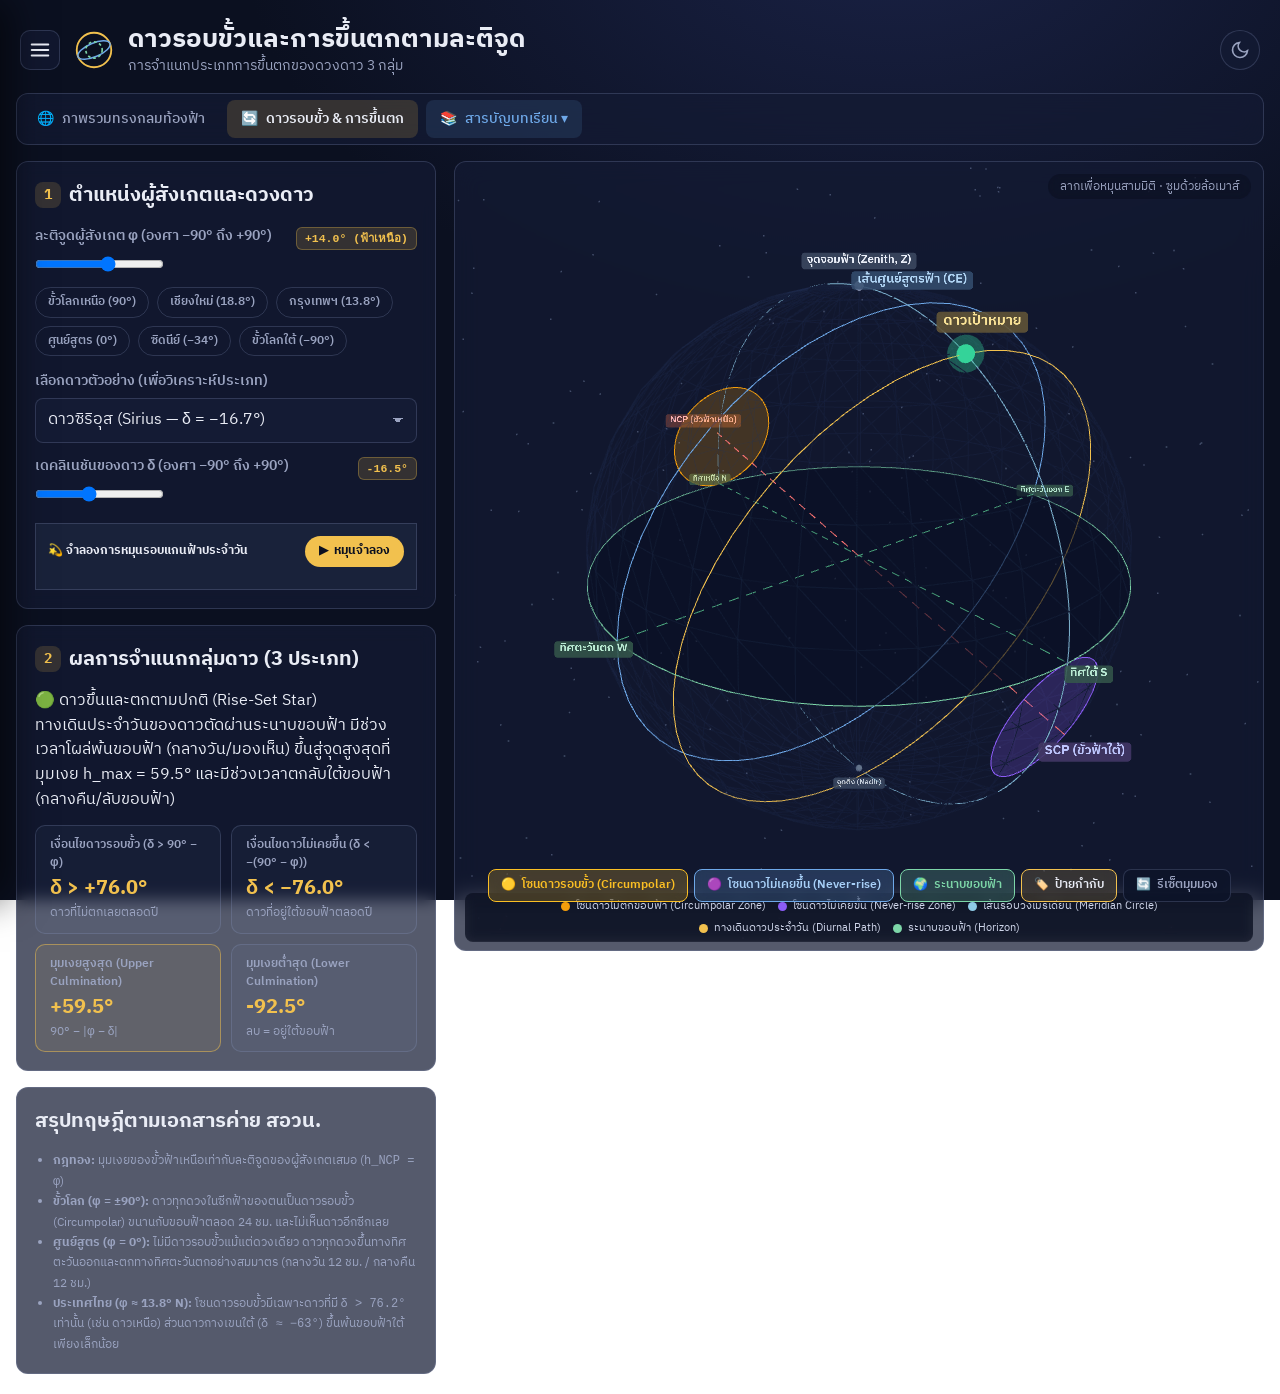
==== circumpolar.html @ dbf903a8 "begin" ====
<!DOCTYPE html>
<html lang="th">
<head>
<meta charset="UTF-8">
<meta name="viewport" content="width=device-width, initial-scale=1.0, viewport-fit=cover">
<title>ดาวรอบขั้วและการขึ้นตกตามละติจูด — สอวน. ดาราศาสตร์ ค่าย 1</title>

<!-- ฟอนต์ไทย IBM Plex Sans Thai -->
<link rel="preconnect" href="https://fonts.googleapis.com">
<link rel="preconnect" href="https://fonts.gstatic.com" crossorigin>
<link href="https://fonts.googleapis.com/css2?family=IBM+Plex+Sans+Thai:wght@400;500;600;700&display=swap" rel="stylesheet">

<!-- Three.js Offline -->
<script type="importmap">
{
  "imports": {
    "three": "./vendor/three.module.js"
  }
}
</script>

<link rel="stylesheet" href="./style.css">
<link rel="icon" href="data:image/svg+xml,<svg xmlns=%22http://www.w3.org/2000/svg%22 viewBox=%220 0 100 100%22><text y=%22.9em%22 font-size=%2290%22>🔄</text></svg>">
<meta name="theme-color" content="#0b1020">
<meta name="description" content="แบบจำลองดาวรอบขั้ว (Circumpolar Stars) และการจำแนกการขึ้นตกของดวงดาวตามละติจูด สอวน. ดาราศาสตร์ ค่าย 1">
</head>
<body>
<div class="app">

  <!-- เมนูนำทางแบบลิ้นชักด้านข้าง (YouTube-style Collapsible Side Drawer) -->
  <div class="drawer-backdrop" id="drawerBackdrop" aria-hidden="true"></div>
  <aside class="side-drawer" id="sideDrawer" aria-label="สารบัญแบบจำลอง สอวน. ดาราศาสตร์">
    <div class="drawer-header">
      <div class="drawer-brand">
        <svg class="logo" width="34" height="34" viewBox="0 0 44 44" fill="none" aria-hidden="true">
          <circle cx="22" cy="22" r="19" stroke="var(--color-accent)" stroke-width="2"/>
          <ellipse cx="22" cy="22" rx="19" ry="7.5" stroke="var(--color-blue)" stroke-width="1.6" transform="rotate(-23 22 22)"/>
          <circle cx="35.5" cy="13" r="3" fill="var(--color-accent)"/>
        </svg>
        <div class="brand-text">
          <span class="drawer-title">POSN Astro Sim Hub</span>
          <span class="drawer-subtitle">หลักสูตรค่าย 1 สอวน. ดาราศาสตร์</span>
        </div>
      </div>
      <button type="button" class="drawer-close" id="drawerClose" aria-label="ปิดเมนูนำทาง" title="ปิดเมนู (Esc)">✕</button>
    </div>

    <div class="drawer-content">
      <div class="drawer-section">
        <div class="section-label">ภาพรวมบทเรียน</div>
        <a class="drawer-item" href="./index.html">
          <span class="item-icon">🌐</span>
          <div class="item-info">
            <span class="item-title">ทรงกลมท้องฟ้าและการแปลงพิกัด</span>
            <span class="item-sub">ระบบพิกัด 3 มิติ, เส้นสุริยะวิถี และการเดินเวลา</span>
          </div>
        </a>
      </div>

      <div class="drawer-section">
        <div class="section-label">ทรงกลมท้องฟ้าและระบบพิกัด</div>
        <a class="drawer-item" href="./index.html#coord-comparison">
          <span class="item-icon">🧭</span>
          <div class="item-info">
            <span class="item-title">วงกลมใหญ่และ 4 ระบบพิกัด</span>
            <span class="item-sub">ขอบฟ้า, ศูนย์สูตรฟ้า, สุริยะวิถี, กาแล็กซี</span>
          </div>
        </a>
        <a class="drawer-item active" href="./circumpolar.html">
          <span class="item-icon">🔄</span>
          <div class="item-info">
            <span class="item-title">ดาวรอบขั้วและการขึ้นตกตามละติจูด</span>
            <span class="item-sub">ดาวไม่ตก, ขึ้นตกตามปกติ และมุมเงยสูงสุด</span>
          </div>
        </a>
        <a class="drawer-item" href="./seasons-ecliptic.html">
          <span class="item-icon">☀️</span>
          <div class="item-info">
            <span class="item-title">สุริยวิถี 4 ฤดูกาลและกลุ่มดาวจักราศี</span>
            <span class="item-sub">วิษุวัต, อายัน และทางเดินดวงอาทิตย์ในรอบปี</span>
          </div>
        </a>
      </div>

      <div class="drawer-section">
        <div class="section-label">ตรีโกณมิติทรงกลมและสามเหลี่ยมดาราศาสตร์</div>
        <a class="drawer-item" href="./pzx-triangle.html">
          <span class="item-icon">📐</span>
          <div class="item-info">
            <span class="item-title">สามเหลี่ยมดาราศาสตร์ PZX</span>
            <span class="item-sub">จุด P-Z-X และกฎโคไซน์/ไซน์ทรงกลม</span>
          </div>
        </a>
        <a class="drawer-item" href="./rise-set-condition.html">
          <span class="item-icon">🌅</span>
          <div class="item-info">
            <span class="item-title">สภาวะขึ้น-ตกและมุมชั่วโมงขึ้นตก</span>
            <span class="item-sub">เงื่อนไขการตัดขอบฟ้า cos H₀ = −tan φ tan δ</span>
          </div>
        </a>
      </div>

      <div class="drawer-section">
        <div class="section-label">ระบบเวลาและปฏิทินดาราศาสตร์</div>
        <a class="drawer-item" href="./sidereal-solar.html">
          <span class="item-icon">⏱️</span>
          <div class="item-info">
            <span class="item-title">วันดาราคติและวันสุริยคติ</span>
            <span class="item-sub">ความแตกต่างของเวลาประมาณ 4 นาทีต่อวัน</span>
          </div>
        </a>
        <a class="drawer-item" href="./equation-of-time.html">
          <span class="item-icon">⏳</span>
          <div class="item-info">
            <span class="item-title">สมการเวลาและกราฟ Analemma</span>
            <span class="item-sub">ผลจากความรีวงโคจรและความเอียงแกนโลก</span>
          </div>
        </a>
        <a class="drawer-item" href="./julian-date.html">
          <span class="item-icon">📅</span>
          <div class="item-info">
            <span class="item-title">วันจูเลียน (Julian Date) และเวลาสากล</span>
            <span class="item-sub">เวลามาตรฐาน UTC+7 และการนับวันจูเลียน</span>
          </div>
        </a>
      </div>
    </div>

    <div class="drawer-footer">
      <div class="footer-meta">
        <span class="center-badge">ศูนย์ สอวน. โรงเรียนพรหมานุสรณ์จังหวัดเพชรบุรี</span>
        <span class="ref-text">อ้างอิง: เอกสารประกอบการเรียนฉบับเต็ม ค่าย 1</span>
      </div>
    </div>
  </aside>

  <header class="app-header">
    <button type="button" class="menu-toggle" id="menuToggle" aria-label="เปิด/ปิดเมนูนำทาง" title="เปิดเมนูบทเรียนจำลอง (Side Menu)">
      <svg width="22" height="22" viewBox="0 0 24 24" fill="none" stroke="currentColor" stroke-width="2.2" stroke-linecap="round" stroke-linejoin="round">
        <line x1="3" y1="12" x2="21" y2="12"></line>
        <line x1="3" y1="6" x2="21" y2="6"></line>
        <line x1="3" y1="18" x2="21" y2="18"></line>
      </svg>
    </button>
    <svg class="logo" width="40" height="40" viewBox="0 0 44 44" fill="none" aria-hidden="true">
      <circle cx="22" cy="22" r="19" stroke="var(--color-accent)" stroke-width="2"/>
      <ellipse cx="22" cy="22" rx="19" ry="7.5" stroke="var(--color-blue)" stroke-width="1.6" transform="rotate(-23 22 22)"/>
      <circle cx="22" cy="22" r="9" stroke="#7dd6a8" stroke-width="1.8" stroke-dasharray="3 3"/>
    </svg>
    <div class="title-block">
      <h1>ดาวรอบขั้วและการขึ้นตกตามละติจูด</h1>
      <p>การจำแนกประเภทการขึ้นตกของดวงดาว 3 กลุ่ม</p>
    </div>
    <button class="theme-toggle" data-theme-toggle aria-label="สลับโหมดสว่าง/มืด" title="สลับโหมดสี">
      <svg width="20" height="20" viewBox="0 0 24 24" fill="none" stroke="currentColor" stroke-width="2"><path d="M21 12.79A9 9 0 1 1 11.21 3 7 7 0 0 0 21 12.79z"/></svg>
    </button>
  </header>

  <nav class="module-nav" aria-label="แถบเลือกบทเรียนจำลอง">
    <a class="nav-tab" href="./index.html">
      <span>🌐</span> ภาพรวมทรงกลมท้องฟ้า
    </a>
    <button type="button" class="nav-tab active" style="border:none; cursor:default;">
      <span>🔄</span> ดาวรอบขั้ว & การขึ้นตก
    </button>
    <button type="button" class="nav-tab btn-open-menu-chip" id="btnBrowseAllSims" style="border:none; cursor:pointer;">
      <span>📚</span> สารบัญบทเรียน ▾
    </button>
  </nav>

  <div class="layout">

    <!-- ============ ฝั่งซ้าย: แผงควบคุม ============ -->
    <aside class="panel">

      <section class="card">
        <h2><span class="num">1</span>ตำแหน่งผู้สังเกตและดวงดาว</h2>

        <div class="field">
          <div class="label-with-val">
            <label for="circLat">ละติจูดผู้สังเกต φ (องศา −90° ถึง +90°)</label>
            <span class="val-badge" id="valCircLat">13.8° N</span>
          </div>
          <input type="range" id="circLat" min="-90" max="90" step="0.5" value="13.8">
          <div class="chip-row" style="margin-top:6px;">
            <button type="button" class="chip" data-lat="90">ขั้วโลกเหนือ (90°)</button>
            <button type="button" class="chip" data-lat="18.8">เชียงใหม่ (18.8°)</button>
            <button type="button" class="chip" data-lat="13.8">กรุงเทพฯ (13.8°)</button>
            <button type="button" class="chip" data-lat="0">ศูนย์สูตร (0°)</button>
            <button type="button" class="chip" data-lat="-34">ซิดนีย์ (−34°)</button>
            <button type="button" class="chip" data-lat="-90">ขั้วโลกใต้ (−90°)</button>
          </div>
        </div>

        <div class="field" style="margin-top:14px;">
          <label for="starSelector">เลือกดาวตัวอย่าง (เพื่อวิเคราะห์ประเภท)</label>
          <select id="starSelector">
            <option value="polaris">ดาวเหนือ (Polaris — δ = +89.3°)</option>
            <option value="dubhe">ดาวดาวฤกษ์ในหมีใหญ่ (Dubhe — δ = +61.8°)</option>
            <option value="vega">ดาวเวกา (Vega — δ = +38.8°)</option>
            <option value="sirius" selected>ดาวซิริอุส (Sirius — δ = −16.7°)</option>
            <option value="canopus">ดาวคาโนปุส (Canopus — δ = −52.7°)</option>
            <option value="crux">ดาวกางเขนใต้ (Acrux — δ = −63.1°)</option>
            <option value="custom">— กำหนดเดคลิเนชันเอง —</option>
          </select>
        </div>

        <div class="field">
          <div class="label-with-val">
            <label for="circDec">เดคลิเนชันของดาว δ (องศา −90° ถึง +90°)</label>
            <span class="val-badge" id="valCircDec">−16.7°</span>
          </div>
          <input type="range" id="circDec" min="-90" max="90" step="0.5" value="-16.7">
        </div>

        <!-- ควบคุมการจำลองหมุนดาว -->
        <div class="time-control-box" style="margin-top:10px;">
          <div class="time-control-header">
            <span class="tc-title">💫 จำลองการหมุนรอบแกนฟ้าประจำวัน</span>
            <button type="button" class="btn-play-pause" id="btnPlayRotation">
              <span id="playRotIcon">▶</span> <span id="playRotText">หมุนจำลอง</span>
            </button>
          </div>
        </div>
      </section>

      <section class="card">
        <h2><span class="num">2</span>ผลการจำแนกกลุ่มดาว (3 ประเภท)</h2>

        <div class="classification-card" id="classCard">
          <div class="class-badge" id="classBadge">ดาวขึ้นและตกตามปกติ (Rise-Set Stars)</div>
          <div class="class-desc" id="classDesc">
            ดาวมีทางเดินตัดผ่านระนาบขอบฟ้า มีช่วงเวลาโผล่พ้นขอบฟ้าและตกลับขอบฟ้าทุกวัน
          </div>
        </div>

        <div class="result-grid" style="margin-top:12px;">
          <div class="result-box">
            <div class="label">เงื่อนไขดาวรอบขั้ว (δ &gt; 90° − φ)</div>
            <div class="value" id="circThresholdVal">δ &gt; +76.2°</div>
            <div class="sub">ดาวที่ไม่ตกเลยตลอดปี</div>
          </div>
          <div class="result-box">
            <div class="label">เงื่อนไขดาวไม่เคยขึ้น (δ &lt; −(90° − φ))</div>
            <div class="value" id="neverThresholdVal">δ &lt; −76.2°</div>
            <div class="sub">ดาวที่อยู่ใต้ขอบฟ้าตลอดปี</div>
          </div>
          <div class="result-box highlight-calc">
            <div class="label">มุมเงยสูงสุด (Upper Culmination)</div>
            <div class="value" id="hMaxVal">59.5°</div>
            <div class="sub">90° − |φ − δ|</div>
          </div>
          <div class="result-box">
            <div class="label">มุมเงยต่ำสุด (Lower Culmination)</div>
            <div class="value" id="hMinVal">−92.9°</div>
            <div class="sub">ลบ = อยู่ใต้ขอบฟ้า</div>
          </div>
        </div>
      </section>

      <section class="card">
        <h2>สรุปทฤษฎีตามเอกสารค่าย สอวน.</h2>
        <div class="theory-box">
          <ul style="padding-left:18px; line-height:1.7; font-size:var(--text-xs); color:var(--color-text-muted);">
            <li><strong>กฎทอง:</strong> มุมเงยของขั้วฟ้าเหนือเท่ากับละติจูดของผู้สังเกตเสมอ (<code>h_NCP = φ</code>)</li>
            <li><strong>ขั้วโลก (φ = ±90°):</strong> ดาวทุกดวงในซีกฟ้าของตนเป็นดาวรอบขั้ว (Circumpolar) ขนานกับขอบฟ้าตลอด 24 ชม. และไม่เห็นดาวอีกซีกเลย</li>
            <li><strong>ศูนย์สูตร (φ = 0°):</strong> ไม่มีดาวรอบขั้วแม้แต่ดวงเดียว ดาวทุกดวงขึ้นทางทิศตะวันออกและตกทางทิศตะวันตกอย่างสมมาตร (กลางวัน 12 ชม. / กลางคืน 12 ชม.)</li>
            <li><strong>ประเทศไทย (φ ≈ 13.8° N):</strong> โซนดาวรอบขั้วมีเฉพาะดาวที่มี <code>δ &gt; 76.2°</code> เท่านั้น (เช่น ดาวเหนือ) ส่วนดาวกางเขนใต้ (<code>δ ≈ −63°</code>) ขึ้นพ้นขอบฟ้าใต้เพียงเล็กน้อย</li>
          </ul>
        </div>
      </section>

    </aside>

    <!-- ============ ฝั่งขวา: ทรงกลมท้องฟ้า 3D ============ -->
    <section class="sky-card" aria-label="ทรงกลมท้องฟ้าแสดงดาวรอบขั้ว">
      <div class="stage" id="stage"></div>

      <div class="stage-toolbar">
        <button type="button" class="tool-btn active-amber" id="toggleCircZone" aria-pressed="true">
          <span>🟡</span> โซนดาวรอบขั้ว (Circumpolar)
        </button>
        <button type="button" class="tool-btn active-blue" id="toggleNeverZone" aria-pressed="true">
          <span>🟣</span> โซนดาวไม่เคยขึ้น (Never-rise)
        </button>
        <button type="button" class="tool-btn active-green" id="toggleGround" aria-pressed="true">
          <span>🌍</span> ระนาบขอบฟ้า
        </button>
        <button type="button" class="tool-btn active" id="toggleLabels" aria-pressed="true">
          <span>🏷️</span> ป้ายกำกับ
        </button>
        <button type="button" class="tool-btn" id="btnResetView" title="รีเซ็ตมุมมอง">
          <span>🔄</span> รีเซ็ตมุมมอง
        </button>
      </div>

      <div class="hint">ลากเพื่อหมุนสามมิติ · ซูมด้วยล้อเมาส์</div>
      <div class="legend">
        <span class="item"><span class="dot" style="background:#f59e0b"></span>โซนดาวไม่ตกขอบฟ้า (Circumpolar Zone)</span>
        <span class="item"><span class="dot" style="background:#8b5cf6"></span>โซนดาวไม่เคยขึ้น (Never-rise Zone)</span>
        <span class="item"><span class="dot" style="background:#8ecae6"></span>เส้นรอบวงเมริเดียน (Meridian Circle)</span>
        <span class="item"><span class="dot" style="background:#f2c14e"></span>ทางเดินดาวประจำวัน (Diurnal Path)</span>
        <span class="item"><span class="dot" style="background:#7dd6a8"></span>ระนาบขอบฟ้า (Horizon)</span>
      </div>
    </section>

  </div>
</div>

<script type="module" src="./circumpolar-app.js"></script>
</body>
</html>
---- style.css ----
/* ============ Design tokens ============ */
:root,
[data-theme='dark'] {
  --color-bg: #0b1020;
  --color-bg-grad: radial-gradient(1200px 800px at 70% -10%, #1a2246 0%, #0b1020 55%);
  --color-surface: rgba(20, 27, 52, 0.72);
  --color-surface-solid: #141b34;
  --color-border: rgba(150, 165, 210, 0.22);
  --color-text: #e9ecf5;
  --color-text-muted: #9aa3c0;
  --color-accent: #f2c14e;        /* สีทอง — ดาว/เป้าหมาย */
  --color-accent-soft: rgba(242, 193, 78, 0.16);
  --color-blue: #6ea8e8;          /* เส้นศูนย์สูตรฟ้า */
  --color-danger: #e86a6a;        /* เป้าหมายใต้ขอบฟ้า */
  --color-grid: rgba(160, 175, 215, 0.16); /* กริด RA/Dec */
  --radius-md: 12px;
  --font-body: 'IBM Plex Sans Thai', 'Noto Sans Thai', sans-serif;
  --text-xs: 12px;
  --text-sm: 14px;
  --text-base: 16px;
  --text-lg: 20px;
  --text-xl: 26px;
}
[data-theme='light'] {
  --color-bg: #eef1f8;
  --color-bg-grad: radial-gradient(1200px 800px at 70% -10%, #ffffff 0%, #e4e9f5 60%);
  --color-surface: rgba(255, 255, 255, 0.8);
  --color-surface-solid: #ffffff;
  --color-border: rgba(60, 75, 120, 0.18);
  --color-text: #23283d;
  --color-text-muted: #5a6480;
  --color-accent: #b07f16;
  --color-accent-soft: rgba(176, 127, 22, 0.12);
  --color-blue: #2d6cb5;
  --color-danger: #c04747;
  --color-grid: rgba(60, 75, 120, 0.14);
}

/* ============ Base ============ */
*, *::before, *::after { box-sizing: border-box; margin: 0; padding: 0; }
html { -webkit-text-size-adjust: none; text-size-adjust: none; }
body {
  min-height: 100dvh;
  font-family: var(--font-body);
  font-size: var(--text-base);
  color: var(--color-text);
  background: var(--color-bg-grad);
  background-attachment: fixed;
  line-height: 1.55;
}
input, button, select { font: inherit; color: inherit; }
button { cursor: pointer; background: none; border: none; }
:focus-visible { outline: 2px solid var(--color-accent); outline-offset: 2px; border-radius: 4px; }

/* ============ Layout ============ */
.app { max-width: 1400px; margin: 0 auto; padding: 16px; }

header.app-header {
  display: flex; align-items: center; gap: 14px;
  padding: 8px 4px 16px;
}
.menu-toggle {
  width: 40px; height: 40px; border-radius: 10px;
  display: grid; place-items: center;
  border: 1px solid var(--color-border);
  background: var(--color-surface);
  color: var(--color-text);
  cursor: pointer;
  flex: 0 0 auto;
  transition: all .18s ease;
}
.menu-toggle:hover {
  color: var(--color-accent);
  border-color: var(--color-accent);
  background: var(--color-accent-soft);
  transform: scale(1.04);
}
.logo { flex: 0 0 auto; }
.title-block h1 { font-size: var(--text-xl); font-weight: 700; line-height: 1.2; }
.title-block p { font-size: var(--text-sm); color: var(--color-text-muted); }
.theme-toggle {
  margin-left: auto;
  width: 40px; height: 40px; border-radius: 50%;
  display: grid; place-items: center;
  border: 1px solid var(--color-border);
  background: var(--color-surface);
  color: var(--color-text-muted);
  transition: color .18s, border-color .18s;
}
.theme-toggle:hover { color: var(--color-accent); border-color: var(--color-accent); }

/* ============ YouTube-Style Side Drawer Navigation ============ */
.drawer-backdrop {
  position: fixed;
  inset: 0;
  background: rgba(6, 10, 22, 0.65);
  backdrop-filter: blur(5px);
  -webkit-backdrop-filter: blur(5px);
  z-index: 998;
  opacity: 0;
  pointer-events: none;
  transition: opacity .25s ease;
}
body.drawer-open .drawer-backdrop,
.drawer-backdrop.open {
  opacity: 1;
  pointer-events: auto;
}

.side-drawer {
  position: fixed;
  top: 0;
  left: 0;
  bottom: 0;
  width: 330px;
  max-width: 86vw;
  background: #10162a;
  border-right: 1px solid var(--color-border);
  box-shadow: 10px 0 35px rgba(0, 0, 0, 0.55);
  z-index: 999;
  display: flex;
  flex-direction: column;
  transform: translateX(-100%);
  transition: transform .26s cubic-bezier(0.16, 1, 0.3, 1);
}
[data-theme='light'] .side-drawer {
  background: #ffffff;
  box-shadow: 10px 0 35px rgba(40, 50, 80, 0.16);
}
body.drawer-open .side-drawer,
.side-drawer.open {
  transform: translateX(0);
}

.drawer-header {
  display: flex;
  align-items: center;
  justify-content: space-between;
  padding: 16px 18px;
  border-bottom: 1px solid var(--color-border);
  background: rgba(255, 255, 255, 0.02);
}
.drawer-brand {
  display: flex;
  align-items: center;
  gap: 12px;
}
.drawer-brand .brand-text {
  display: flex;
  flex-direction: column;
}
.drawer-title {
  font-size: var(--text-base);
  font-weight: 700;
  color: var(--color-text);
  line-height: 1.2;
}
.drawer-subtitle {
  font-size: 11px;
  color: var(--color-accent);
  font-weight: 500;
}
.drawer-close {
  width: 32px;
  height: 32px;
  border-radius: 8px;
  display: grid;
  place-items: center;
  font-size: 15px;
  color: var(--color-text-muted);
  border: 1px solid transparent;
  transition: all .16s ease;
}
.drawer-close:hover {
  color: var(--color-text);
  border-color: var(--color-border);
  background: rgba(255, 255, 255, 0.08);
}

.drawer-content {
  flex: 1 1 auto;
  overflow-y: auto;
  padding: 10px 12px 20px;
  display: flex;
  flex-direction: column;
  gap: 12px;
}
.drawer-content::-webkit-scrollbar {
  width: 5px;
}
.drawer-content::-webkit-scrollbar-thumb {
  background: rgba(150, 165, 210, 0.22);
  border-radius: 4px;
}

.drawer-section {
  display: flex;
  flex-direction: column;
  gap: 3px;
}
.section-label {
  font-size: 11px;
  font-weight: 600;
  color: var(--color-text-muted);
  padding: 8px 10px 3px;
  letter-spacing: 0.3px;
  border-bottom: 1px solid rgba(150, 165, 210, 0.08);
  margin-bottom: 3px;
}

.drawer-item {
  display: flex;
  align-items: flex-start;
  gap: 12px;
  padding: 9px 12px;
  border-radius: 9px;
  text-decoration: none;
  color: var(--color-text);
  border: 1px solid transparent;
  transition: all .16s ease;
}
.drawer-item:hover {
  background: rgba(255, 255, 255, 0.06);
  border-color: rgba(150, 165, 210, 0.15);
  transform: translateX(2px);
}
.drawer-item.active {
  background: var(--color-accent-soft);
  border-color: rgba(242, 193, 78, 0.35);
}
.drawer-item .item-icon {
  font-size: 18px;
  flex: 0 0 auto;
  width: 24px;
  text-align: center;
  margin-top: 1px;
}
.drawer-item .item-info {
  display: flex;
  flex-direction: column;
  flex: 1 1 auto;
  min-width: 0;
}
.drawer-item .item-title {
  font-size: 13.5px;
  font-weight: 500;
  line-height: 1.35;
  color: var(--color-text);
  white-space: normal;
  word-break: break-word;
}
.drawer-item.active .item-title {
  color: var(--color-accent);
  font-weight: 600;
}
.drawer-item .item-sub {
  font-size: 11px;
  color: var(--color-text-muted);
  line-height: 1.3;
  margin-top: 2px;
  white-space: normal;
  word-break: break-word;
}

.drawer-footer {
  padding: 14px 18px;
  border-top: 1px solid var(--color-border);
  background: rgba(0, 0, 0, 0.15);
}
.footer-meta {
  display: flex;
  flex-direction: column;
  gap: 4px;
}
.footer-meta .center-badge {
  font-size: 11px;
  font-weight: 600;
  color: var(--color-text);
}
.footer-meta .ref-text {
  font-size: 10px;
  color: var(--color-text-muted);
}

/* ============ Quick Module Bar ============ */
.module-nav {
  display: flex;
  align-items: center;
  gap: 8px;
  margin-bottom: 16px;
  padding: 6px;
  background: var(--color-surface);
  border: 1px solid var(--color-border);
  border-radius: var(--radius-md);
  backdrop-filter: blur(12px);
  overflow-x: auto;
}
.nav-tab {
  display: inline-flex;
  align-items: center;
  gap: 8px;
  padding: 8px 14px;
  border-radius: 8px;
  font-size: var(--text-sm);
  font-weight: 500;
  color: var(--color-text-muted);
  text-decoration: none;
  white-space: nowrap;
  transition: all .18s ease;
}
.nav-tab:hover {
  color: var(--color-text);
  background: rgba(255, 255, 255, 0.05);
}
.nav-tab.active {
  color: var(--color-text);
  background: var(--color-accent-soft);
  border: 1px solid rgba(242, 193, 78, 0.4);
  font-weight: 600;
}
.btn-open-menu-chip {
  background: rgba(110, 168, 232, 0.12);
  border: 1px solid rgba(110, 168, 232, 0.28);
  color: var(--color-blue);
}
.btn-open-menu-chip:hover {
  background: rgba(110, 168, 232, 0.22);
  color: var(--color-text);
}

.layout {
  display: grid;
  grid-template-columns: 420px 1fr;
  grid-template-areas: "panel sky";
  gap: 18px;
  align-items: start;
}
@media (max-width: 960px) {
  .layout {
    grid-template-columns: 1fr;
    grid-template-areas: "sky" "panel";
  }
}

/* ============ ฝั่งขวา: ทรงกลมท้องฟ้า (พื้นที่ขยายเต็มจอ) ============ */
.sky-card {
  grid-area: sky;
  position: sticky;
  top: 16px;
  border: 1px solid var(--color-border);
  border-radius: var(--radius-md);
  background: var(--color-surface);
  backdrop-filter: blur(12px);
  overflow: hidden;
  height: calc(100vh - 110px);
  min-height: 620px;
}
.sky-card canvas, .stage canvas, .stage { display: block; width: 100%; height: 100%; touch-action: none; }
.sky-card .stage { position: absolute; inset: 0; }
@media (max-width: 960px) {
  .sky-card {
    position: relative;
    top: 0;
    min-height: 480px;
    height: 64vh;
  }
}

/* แถบเครื่องมือควบคุมการแสดงผลบนจอ 3D (ย้ายมาด้านล่างเพื่อไม่ให้บังจุดจอมฟ้าและข้อความด้านบน) */
.stage-toolbar {
  position: absolute;
  bottom: 48px;
  left: 10px;
  right: 10px;
  display: flex;
  flex-wrap: wrap;
  justify-content: center;
  gap: 6px;
  z-index: 10;
  pointer-events: none;
}
.tool-btn {
  display: inline-flex;
  align-items: center;
  gap: 6px;
  padding: 6px 12px;
  border-radius: 8px;
  background: rgba(14, 20, 42, 0.85);
  border: 1px solid var(--color-border);
  backdrop-filter: blur(8px);
  color: var(--color-text-muted);
  font-size: var(--text-xs);
  font-weight: 600;
  cursor: pointer;
  user-select: none;
  transition: all .16s ease;
  pointer-events: auto;
}
.tool-btn:hover {
  color: var(--color-text);
  border-color: rgba(255, 255, 255, 0.35);
  background: rgba(22, 30, 60, 0.95);
}
.tool-btn.active {
  color: var(--color-text);
  background: var(--color-accent-soft);
  border-color: var(--color-accent);
}
.tool-btn.active-blue {
  background: rgba(110, 168, 232, 0.22);
  border-color: var(--color-blue);
  color: #a8d0f8;
}
.tool-btn.active-green {
  background: rgba(125, 214, 168, 0.22);
  border-color: #7dd6a8;
  color: #7dd6a8;
}
.tool-btn.active-amber {
  background: rgba(251, 191, 36, 0.22);
  border-color: #fbbf24;
  color: #fbbf24;
}
[data-theme='light'] .tool-btn {
  background: rgba(255, 255, 255, 0.88);
  color: #4a5578;
}
[data-theme='light'] .tool-btn:hover {
  background: #ffffff;
  color: #1e2540;
}

.legend {
  position: absolute;
  left: 10px;
  right: 10px;
  bottom: 8px;
  display: flex;
  flex-wrap: wrap;
  justify-content: center;
  gap: 4px 12px;
  padding: 5px 12px;
  border-radius: 8px;
  background: rgba(10, 14, 30, 0.65);
  backdrop-filter: blur(6px);
  font-size: 11px;
  color: #cfd6ea;
  pointer-events: none;
}
.legend .item { display: inline-flex; align-items: center; gap: 6px; }
.legend .dot { width: 9px; height: 9px; border-radius: 50%; flex: 0 0 auto; }
.hint {
  position: absolute;
  right: 12px;
  top: 12px;
  font-size: 11.5px;
  color: var(--color-text-muted);
  background: rgba(10, 14, 30, 0.52);
  backdrop-filter: blur(6px);
  padding: 4px 12px;
  border-radius: 999px;
  pointer-events: none;
}

/* ============ Coordinate Mode Toggle & Target Chips ============ */
.coord-mode-toggle {
  display: flex;
  background: rgba(15, 22, 45, 0.65);
  border: 1px solid var(--color-border);
  border-radius: 10px;
  padding: 4px;
  gap: 4px;
  margin-bottom: 14px;
}
[data-theme='light'] .coord-mode-toggle {
  background: rgba(230, 235, 248, 0.85);
}
.mode-tab {
  flex: 1 1 50%;
  padding: 8px 10px;
  font-size: var(--text-xs);
  font-weight: 600;
  border-radius: 7px;
  color: var(--color-text-muted);
  cursor: pointer;
  background: transparent;
  border: 1px solid transparent;
  transition: all .16s ease;
  text-align: center;
}
.mode-tab:hover {
  color: var(--color-text);
  background: rgba(255, 255, 255, 0.05);
}
.mode-tab.active {
  color: var(--color-text);
  background: var(--color-accent-soft);
  border-color: rgba(242, 193, 78, 0.4);
  font-weight: 700;
}
.chip-target {
  font-size: 11px;
  padding: 4px 9px;
  border-radius: 7px;
  border: 1px solid var(--color-border);
  background: rgba(20, 27, 52, 0.6);
  color: var(--color-text-muted);
  cursor: pointer;
  transition: all .15s ease;
}
.chip-target:hover {
  color: var(--color-accent);
  border-color: var(--color-accent);
  background: var(--color-accent-soft);
}
.result-box.highlight-calc {
  border-color: rgba(242, 193, 78, 0.5);
  background: rgba(242, 193, 78, 0.08);
}

/* ============ ฝั่งซ้าย: ควบคุมและผลลัพธ์ ============ */
.panel { grid-area: panel; display: flex; flex-direction: column; gap: 16px; }
.card {
  border: 1px solid var(--color-border);
  border-radius: var(--radius-md);
  background: var(--color-surface);
  backdrop-filter: blur(8px);
  padding: 18px;
}
.card h2 {
  font-size: var(--text-lg); font-weight: 700;
  display: flex; align-items: center; gap: 8px;
  margin-bottom: 14px;
}
.card h2 .num {
  width: 26px; height: 26px; border-radius: 8px;
  display: grid; place-items: center;
  background: var(--color-accent-soft);
  color: var(--color-accent);
  font-size: var(--text-sm); font-weight: 700;
  flex: 0 0 auto;
}
.field { margin-bottom: 12px; }
.field:last-child { margin-bottom: 0; }
.field label {
  display: block; font-size: var(--text-sm); font-weight: 600;
  color: var(--color-text-muted); margin-bottom: 6px;
}
.field .hint-text { font-size: var(--text-xs); color: var(--color-text-muted); margin-top: 4px; }
input[type='number'], input[type='datetime-local'], select {
  width: 100%;
  padding: 9px 12px;
  border-radius: 8px;
  border: 1px solid var(--color-border);
  background: var(--color-surface-solid);
  color: var(--color-text);
  font-variant-numeric: tabular-nums;
}
select { appearance: none; background-image: linear-gradient(45deg, transparent 50%, var(--color-text-muted) 50%), linear-gradient(135deg, var(--color-text-muted) 50%, transparent 50%); background-position: calc(100% - 18px) 50%, calc(100% - 13px) 50%; background-size: 5px 5px; background-repeat: no-repeat; }
.row { display: grid; grid-template-columns: 1fr 1fr; gap: 12px; }
.row-3 { display: grid; grid-template-columns: 1fr 1fr 1fr; gap: 12px; }

.chip-row { display: flex; flex-wrap: wrap; gap: 8px; margin-top: 8px; }
.chip {
  padding: 5px 12px; border-radius: 999px;
  font-size: var(--text-xs); font-weight: 600;
  border: 1px solid var(--color-border);
  color: var(--color-text-muted);
  transition: all .18s;
}
.chip:hover { border-color: var(--color-accent); color: var(--color-accent); }
.chip.active { background: var(--color-accent-soft); border-color: var(--color-accent); color: var(--color-accent); }

.check-row { display: flex; align-items: center; gap: 8px; font-size: var(--text-sm); }
.check-row input { width: 16px; height: 16px; accent-color: var(--color-accent); }

/* กล่องควบคุมการจำลองเดินเวลา */
.time-control-box {
  background: rgba(127, 150, 200, 0.08);
  border: 1px solid var(--color-border);
  border-radius: var(--radius-sm);
  padding: 12px;
}
.time-control-header {
  display: flex;
  align-items: center;
  justify-content: space-between;
  gap: 10px;
  margin-bottom: 10px;
}
.tc-title {
  font-size: var(--text-xs);
  font-weight: 700;
  color: var(--color-text);
}
.btn-play-pause {
  display: inline-flex;
  align-items: center;
  gap: 6px;
  padding: 6px 14px;
  border-radius: 999px;
  background: var(--color-accent);
  color: #0b1020;
  font-weight: 700;
  font-size: var(--text-xs);
  cursor: pointer;
  border: none;
  transition: all .16s ease;
}
.btn-play-pause:hover {
  filter: brightness(1.15);
  transform: translateY(-1px);
}
.btn-play-pause.playing {
  background: #f87171;
  color: #ffffff;
}
.speed-row, .step-row {
  display: flex;
  flex-wrap: wrap;
  align-items: center;
  gap: 6px;
}
.speed-label {
  font-size: var(--text-xs);
  color: var(--color-text-muted);
}
.chip-speed, .chip-step {
  padding: 4px 10px;
  border-radius: 6px;
  font-size: var(--text-xs);
  font-weight: 600;
  background: var(--color-surface);
  border: 1px solid var(--color-border);
  color: var(--color-text-muted);
  cursor: pointer;
  transition: all .15s;
}
.chip-speed:hover, .chip-step:hover {
  border-color: var(--color-accent);
  color: var(--color-text);
}
.chip-speed.active {
  background: var(--color-accent-soft);
  border-color: var(--color-accent);
  color: var(--color-accent);
}

/* ผลลัพธ์ */
.result-grid { display: grid; grid-template-columns: repeat(auto-fit, minmax(150px, 1fr)); gap: 10px; }
.result-box {
  border: 1px solid var(--color-border);
  border-radius: 10px;
  padding: 10px 14px;
  background: rgba(127, 150, 200, 0.06);
}
.result-box .label { font-size: var(--text-xs); color: var(--color-text-muted); font-weight: 600; }
.result-box .value {
  font-size: var(--text-lg); font-weight: 700;
  font-variant-numeric: tabular-nums lining-nums;
  color: var(--color-accent);
}
.result-box .sub { font-size: var(--text-xs); color: var(--color-text-muted); }
.status-line {
  margin-top: 12px; padding: 9px 14px; border-radius: 8px;
  font-size: var(--text-sm); font-weight: 600;
  background: var(--color-accent-soft); color: var(--color-accent);
  border: 1px solid color-mix(in oklab, var(--color-accent) 40%, transparent);
}
.status-line.below { background: color-mix(in oklab, var(--color-danger) 12%, transparent); color: var(--color-danger); border-color: color-mix(in oklab, var(--color-danger) 40%, transparent); }

.note { font-size: var(--text-xs); color: var(--color-text-muted); line-height: 1.6; }
.math-note { font-size: var(--text-sm); color: var(--color-text-muted); line-height: 1.7; }
.math-note code {
  font-family: 'IBM Plex Mono', monospace;
  background: rgba(127, 150, 200, 0.12);
  padding: 1px 6px; border-radius: 4px;
  color: var(--color-text);
}

/* ============ PZX Triangle Solver Styles ============ */
.label-with-val {
  display: flex;
  justify-content: space-between;
  align-items: center;
  margin-bottom: 4px;
}
.val-badge {
  font-size: 11.5px;
  font-weight: 700;
  color: var(--color-accent);
  font-family: 'IBM Plex Mono', monospace;
  background: var(--color-accent-soft);
  padding: 2px 8px;
  border-radius: 6px;
  border: 1px solid rgba(242, 193, 78, 0.3);
}

.triangle-summary-table {
  overflow-x: auto;
  border: 1px solid var(--color-border);
  border-radius: 10px;
  background: rgba(10, 15, 32, 0.45);
}
.data-table {
  width: 100%;
  border-collapse: collapse;
  font-size: 12px;
}
.data-table th {
  text-align: left;
  padding: 8px 10px;
  background: rgba(150, 165, 210, 0.08);
  color: var(--color-text-muted);
  font-weight: 600;
  border-bottom: 1px solid var(--color-border);
  white-space: nowrap;
}
.data-table td {
  padding: 8px 10px;
  border-bottom: 1px solid rgba(150, 165, 210, 0.08);
  font-variant-numeric: tabular-nums;
  white-space: nowrap;
}
.data-table tbody tr:last-child td {
  border-bottom: none;
}
.row-side-pz td:nth-child(4) { color: #93c5fd; font-weight: 700; }
.row-side-px td:nth-child(4) { color: #fcd34d; font-weight: 700; }
.row-side-zx td:nth-child(4) { color: #6ee7b7; font-weight: 700; }
.row-angle-p td:nth-child(4) { color: #f87171; font-weight: 700; }
.row-angle-z td:nth-child(4) { color: #7dd6a8; font-weight: 700; }
.row-angle-x td:nth-child(4) { color: #f2c14e; font-weight: 700; }

.math-derivation-box {
  background: rgba(10, 15, 32, 0.55);
  border: 1px solid var(--color-border);
  border-radius: 10px;
  padding: 12px 14px;
  font-size: 12px;
}
.deriv-step {
  display: flex;
  flex-direction: column;
  gap: 3px;
}
.step-badge {
  display: inline-block;
  align-self: flex-start;
  font-size: 10.5px;
  font-weight: 700;
  padding: 2px 8px;
  border-radius: 5px;
  background: rgba(96, 165, 250, 0.18);
  color: #93c5fd;
  border: 1px solid rgba(96, 165, 250, 0.3);
  margin-bottom: 2px;
}
.deriv-formula code {
  color: var(--color-accent);
  font-family: 'IBM Plex Mono', monospace;
  font-size: 11px;
}
.deriv-calc {
  color: var(--color-text-muted);
  font-family: 'IBM Plex Mono', monospace;
  font-size: 11.5px;
}
.deriv-calc-res {
  color: #34d399;
  font-size: 12.5px;
  margin-top: 2px;
}
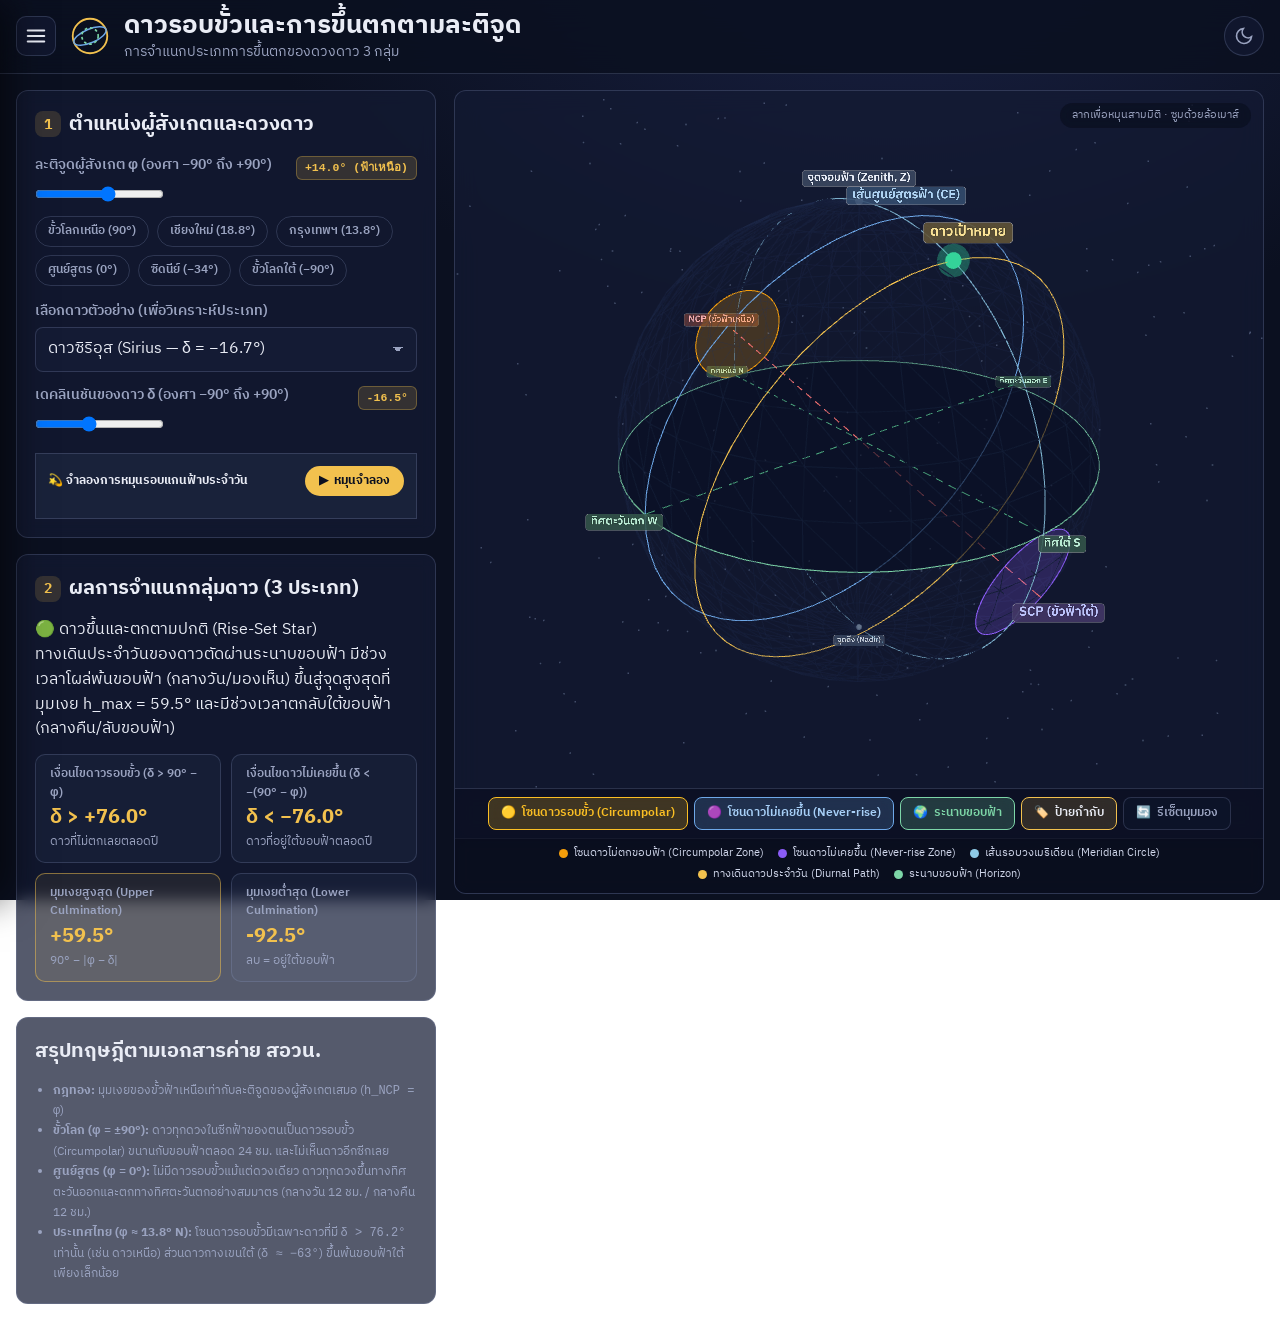
==== commit c44c7dbf: "Improve responsive sky controls and mobile UI This change unifies desktop and mobile control layouts" ====
--- a/circumpolar.html
+++ b/circumpolar.html
@@ -156,18 +156,6 @@
     </button>
   </header>
 
-  <nav class="module-nav" aria-label="แถบเลือกบทเรียนจำลอง">
-    <a class="nav-tab" href="./index.html">
-      <span>🌐</span> ภาพรวมทรงกลมท้องฟ้า
-    </a>
-    <button type="button" class="nav-tab active" style="border:none; cursor:default;">
-      <span>🔄</span> ดาวรอบขั้ว & การขึ้นตก
-    </button>
-    <button type="button" class="nav-tab btn-open-menu-chip" id="btnBrowseAllSims" style="border:none; cursor:pointer;">
-      <span>📚</span> สารบัญบทเรียน ▾
-    </button>
-  </nav>
-
   <div class="layout">
 
     <!-- ============ ฝั่งซ้าย: แผงควบคุม ============ -->
@@ -275,32 +263,47 @@
     <!-- ============ ฝั่งขวา: ทรงกลมท้องฟ้า 3D ============ -->
     <section class="sky-card" aria-label="ทรงกลมท้องฟ้าแสดงดาวรอบขั้ว">
       <div class="stage" id="stage"></div>
-
-      <div class="stage-toolbar">
-        <button type="button" class="tool-btn active-amber" id="toggleCircZone" aria-pressed="true">
-          <span>🟡</span> โซนดาวรอบขั้ว (Circumpolar)
-        </button>
-        <button type="button" class="tool-btn active-blue" id="toggleNeverZone" aria-pressed="true">
-          <span>🟣</span> โซนดาวไม่เคยขึ้น (Never-rise)
-        </button>
-        <button type="button" class="tool-btn active-green" id="toggleGround" aria-pressed="true">
-          <span>🌍</span> ระนาบขอบฟ้า
-        </button>
-        <button type="button" class="tool-btn active" id="toggleLabels" aria-pressed="true">
-          <span>🏷️</span> ป้ายกำกับ
-        </button>
-        <button type="button" class="tool-btn" id="btnResetView" title="รีเซ็ตมุมมอง">
-          <span>🔄</span> รีเซ็ตมุมมอง
-        </button>
-      </div>
-
       <div class="hint">ลากเพื่อหมุนสามมิติ · ซูมด้วยล้อเมาส์</div>
-      <div class="legend">
-        <span class="item"><span class="dot" style="background:#f59e0b"></span>โซนดาวไม่ตกขอบฟ้า (Circumpolar Zone)</span>
-        <span class="item"><span class="dot" style="background:#8b5cf6"></span>โซนดาวไม่เคยขึ้น (Never-rise Zone)</span>
-        <span class="item"><span class="dot" style="background:#8ecae6"></span>เส้นรอบวงเมริเดียน (Meridian Circle)</span>
-        <span class="item"><span class="dot" style="background:#f2c14e"></span>ทางเดินดาวประจำวัน (Diurnal Path)</span>
-        <span class="item"><span class="dot" style="background:#7dd6a8"></span>ระนาบขอบฟ้า (Horizon)</span>
+
+      <div class="sky-controls-wrap">
+        <!-- แถบปุ่มลัดบนมือถือ (แสดงเฉพาะหน้าจอ <= 768px) -->
+        <div class="mobile-control-bar">
+          <button type="button" class="mobile-dropdown-btn" id="btnToggleLayersMenu" aria-expanded="false" title="เลือกแสดง/ซ่อนโซนดาว">
+            <span>⚙️</span> โซนและระนาบ ▾
+          </button>
+          <button type="button" class="mobile-dropdown-btn" id="btnToggleLegendMenu" aria-expanded="false" title="ดูความหมายสัญลักษณ์สี">
+            <span>ℹ️</span> สัญลักษณ์สี ▾
+          </button>
+          <button type="button" class="tool-btn mobile-quick-btn" id="btnResetView" title="รีเซ็ตมุมมอง">
+            <span>🔄</span> รีเซ็ต
+          </button>
+        </div>
+
+        <div class="stage-toolbar" id="stageToolbarLayers">
+          <button type="button" class="tool-btn active-amber" id="toggleCircZone" aria-pressed="true">
+            <span>🟡</span> โซนดาวรอบขั้ว (Circumpolar)
+          </button>
+          <button type="button" class="tool-btn active-blue" id="toggleNeverZone" aria-pressed="true">
+            <span>🟣</span> โซนดาวไม่เคยขึ้น (Never-rise)
+          </button>
+          <button type="button" class="tool-btn active-green" id="toggleGround" aria-pressed="true">
+            <span>🌍</span> ระนาบขอบฟ้า
+          </button>
+          <button type="button" class="tool-btn active" id="toggleLabels" aria-pressed="true">
+            <span>🏷️</span> ป้ายกำกับ
+          </button>
+          <button type="button" class="tool-btn" id="btnResetViewDesktop" title="รีเซ็ตมุมมอง">
+            <span>🔄</span> รีเซ็ตมุมมอง
+          </button>
+        </div>
+
+        <div class="legend" id="stageLegend">
+          <span class="item"><span class="dot" style="background:#f59e0b"></span>โซนดาวไม่ตกขอบฟ้า (Circumpolar Zone)</span>
+          <span class="item"><span class="dot" style="background:#8b5cf6"></span>โซนดาวไม่เคยขึ้น (Never-rise Zone)</span>
+          <span class="item"><span class="dot" style="background:#8ecae6"></span>เส้นรอบวงเมริเดียน (Meridian Circle)</span>
+          <span class="item"><span class="dot" style="background:#f2c14e"></span>ทางเดินดาวประจำวัน (Diurnal Path)</span>
+          <span class="item"><span class="dot" style="background:#7dd6a8"></span>ระนาบขอบฟ้า (Horizon)</span>
+        </div>
       </div>
     </section>
 
--- a/style.css
+++ b/style.css
@@ -39,6 +39,41 @@
 /* ============ Base ============ */
 *, *::before, *::after { box-sizing: border-box; margin: 0; padding: 0; }
 html { -webkit-text-size-adjust: none; text-size-adjust: none; }
+
+/* Modern global scrollbar for all browsers */
+* {
+  scrollbar-width: thin;
+  scrollbar-color: rgba(150, 165, 210, 0.28) transparent;
+}
+::-webkit-scrollbar {
+  width: 6px;
+  height: 6px;
+}
+::-webkit-scrollbar-track {
+  background: transparent;
+}
+::-webkit-scrollbar-thumb {
+  background: rgba(150, 165, 210, 0.26);
+  border-radius: 999px;
+  transition: background .18s ease;
+}
+::-webkit-scrollbar-thumb:hover {
+  background: rgba(242, 193, 78, 0.55);
+}
+::-webkit-scrollbar-corner {
+  background: transparent;
+}
+
+[data-theme='light'] * {
+  scrollbar-color: rgba(90, 110, 160, 0.32) transparent;
+}
+[data-theme='light'] ::-webkit-scrollbar-thumb {
+  background: rgba(90, 110, 160, 0.28);
+}
+[data-theme='light'] ::-webkit-scrollbar-thumb:hover {
+  background: var(--color-accent);
+}
+
 body {
   min-height: 100dvh;
   font-family: var(--font-body);
@@ -56,9 +91,23 @@
 .app { max-width: 1400px; margin: 0 auto; padding: 16px; }
 
 header.app-header {
-  display: flex; align-items: center; gap: 14px;
-  padding: 8px 4px 16px;
-}
+  position: sticky;
+  top: 0;
+  z-index: 100;
+  display: flex;
+  align-items: center;
+  gap: 14px;
+  padding: 10px 16px;
+  margin: -16px -16px 16px -16px;
+  background: rgba(11, 16, 32, 0.88);
+  backdrop-filter: blur(16px);
+  -webkit-backdrop-filter: blur(16px);
+  border-bottom: 1px solid var(--color-border);
+}
+[data-theme='light'] header.app-header {
+  background: rgba(238, 241, 248, 0.92);
+}
+
 .menu-toggle {
   width: 40px; height: 40px; border-radius: 10px;
   display: grid; place-items: center;
@@ -76,6 +125,7 @@
   transform: scale(1.04);
 }
 .logo { flex: 0 0 auto; }
+.title-block { min-width: 0; }
 .title-block h1 { font-size: var(--text-xl); font-weight: 700; line-height: 1.2; }
 .title-block p { font-size: var(--text-sm); color: var(--color-text-muted); }
 .theme-toggle {
@@ -86,8 +136,46 @@
   background: var(--color-surface);
   color: var(--color-text-muted);
   transition: color .18s, border-color .18s;
+  flex: 0 0 auto;
 }
 .theme-toggle:hover { color: var(--color-accent); border-color: var(--color-accent); }
+
+@media (max-width: 640px) {
+  .app { padding: 8px 10px 24px; }
+  header.app-header {
+    margin: -8px -10px 14px -10px;
+    padding: 8px 10px;
+    gap: 10px;
+  }
+  .menu-toggle {
+    width: 36px;
+    height: 36px;
+    border-radius: 8px;
+  }
+  .menu-toggle svg {
+    width: 19px;
+    height: 19px;
+  }
+  .logo {
+    width: 34px;
+    height: 34px;
+  }
+  .title-block h1 {
+    font-size: 1.15rem;
+    line-height: 1.22;
+  }
+  .title-block p {
+    font-size: 11px;
+    line-height: 1.3;
+    white-space: nowrap;
+    overflow: hidden;
+    text-overflow: ellipsis;
+  }
+  .theme-toggle {
+    width: 36px;
+    height: 36px;
+  }
+}
 
 /* ============ YouTube-Style Side Drawer Navigation ============ */
 .drawer-backdrop {
@@ -288,13 +376,33 @@
   align-items: center;
   gap: 8px;
   margin-bottom: 16px;
-  padding: 6px;
+  padding: 6px 8px;
   background: var(--color-surface);
   border: 1px solid var(--color-border);
   border-radius: var(--radius-md);
   backdrop-filter: blur(12px);
   overflow-x: auto;
-}
+  -webkit-overflow-scrolling: touch;
+  scrollbar-width: thin;
+  scrollbar-color: rgba(150, 165, 210, 0.28) transparent;
+}
+.module-nav::-webkit-scrollbar {
+  height: 4px;
+}
+.module-nav::-webkit-scrollbar-track {
+  background: rgba(0, 0, 0, 0.14);
+  border-radius: 999px;
+  margin: 0 8px;
+}
+.module-nav::-webkit-scrollbar-thumb {
+  background: rgba(150, 165, 210, 0.35);
+  border-radius: 999px;
+  transition: background .18s;
+}
+.module-nav::-webkit-scrollbar-thumb:hover {
+  background: var(--color-accent);
+}
+
 .nav-tab {
   display: inline-flex;
   align-items: center;
@@ -307,6 +415,7 @@
   text-decoration: none;
   white-space: nowrap;
   transition: all .18s ease;
+  flex: 0 0 auto;
 }
 .nav-tab:hover {
   color: var(--color-text);
@@ -342,42 +451,67 @@
   }
 }
 
-/* ============ ฝั่งขวา: ทรงกลมท้องฟ้า (พื้นที่ขยายเต็มจอ) ============ */
+/* ============ ฝั่งขวา: ทรงกลมท้องฟ้า (พื้นที่แบบจำลอง 3 มิติ) ============ */
 .sky-card {
   grid-area: sky;
   position: sticky;
-  top: 16px;
+  top: 76px;
   border: 1px solid var(--color-border);
   border-radius: var(--radius-md);
   background: var(--color-surface);
   backdrop-filter: blur(12px);
   overflow: hidden;
-  height: calc(100vh - 110px);
-  min-height: 620px;
+  height: calc(100vh - 96px);
+  min-height: 580px;
+  display: flex;
+  flex-direction: column;
 }
 .sky-card canvas, .stage canvas, .stage { display: block; width: 100%; height: 100%; touch-action: none; }
-.sky-card .stage { position: absolute; inset: 0; }
+.sky-card .stage {
+  position: relative;
+  flex: 1 1 auto;
+  min-height: 0;
+  width: 100%;
+}
 @media (max-width: 960px) {
   .sky-card {
     position: relative;
     top: 0;
-    min-height: 480px;
-    height: 64vh;
-  }
-}
-
-/* แถบเครื่องมือควบคุมการแสดงผลบนจอ 3D (ย้ายมาด้านล่างเพื่อไม่ให้บังจุดจอมฟ้าและข้อความด้านบน) */
+    min-height: unset;
+    height: auto;
+  }
+  .sky-card .stage {
+    height: 56vh;
+    min-height: 380px;
+    max-height: 520px;
+  }
+}
+
+/* ============ แถบควบคุม 3D: รองรับทั้ง Desktop Bar และ Mobile Dropdown ============ */
+.sky-controls-wrap {
+  position: relative;
+  width: 100%;
+  display: flex;
+  flex-direction: column;
+}
+
+.mobile-control-bar {
+  display: none;
+}
+
+/* แถบเครื่องมือควบคุมการแสดงผลบนจอ 3D — วางด้านล่างเวที 3D โดยไม่บังโมเดล */
 .stage-toolbar {
-  position: absolute;
-  bottom: 48px;
-  left: 10px;
-  right: 10px;
+  position: relative;
+  z-index: 10;
   display: flex;
   flex-wrap: wrap;
   justify-content: center;
+  align-items: center;
   gap: 6px;
-  z-index: 10;
-  pointer-events: none;
+  padding: 8px 12px;
+  background: rgba(12, 17, 36, 0.88);
+  border-top: 1px solid var(--color-border);
+  backdrop-filter: blur(10px);
 }
 .tool-btn {
   display: inline-flex;
@@ -421,6 +555,10 @@
   border-color: #fbbf24;
   color: #fbbf24;
 }
+[data-theme='light'] .stage-toolbar {
+  background: rgba(240, 244, 252, 0.92);
+  border-top-color: var(--color-border);
+}
 [data-theme='light'] .tool-btn {
   background: rgba(255, 255, 255, 0.88);
   color: #4a5578;
@@ -431,35 +569,191 @@
 }
 
 .legend {
-  position: absolute;
-  left: 10px;
-  right: 10px;
-  bottom: 8px;
+  position: relative;
+  z-index: 9;
   display: flex;
   flex-wrap: wrap;
   justify-content: center;
-  gap: 4px 12px;
-  padding: 5px 12px;
-  border-radius: 8px;
-  background: rgba(10, 14, 30, 0.65);
+  align-items: center;
+  gap: 4px 14px;
+  padding: 6px 12px 10px;
+  background: rgba(8, 12, 26, 0.78);
+  border-top: 1px solid rgba(150, 165, 210, 0.08);
   backdrop-filter: blur(6px);
   font-size: 11px;
   color: #cfd6ea;
-  pointer-events: none;
-}
-.legend .item { display: inline-flex; align-items: center; gap: 6px; }
-.legend .dot { width: 9px; height: 9px; border-radius: 50%; flex: 0 0 auto; }
+}
+.legend .item, .legend .legend-item { display: inline-flex; align-items: center; gap: 6px; }
+.legend .dot, .legend .legend-dot { width: 9px; height: 9px; border-radius: 50%; flex: 0 0 auto; }
+[data-theme='light'] .legend {
+  background: rgba(230, 236, 248, 0.85);
+  border-top-color: rgba(60, 75, 120, 0.12);
+  color: #3b4566;
+}
+
 .hint {
   position: absolute;
   right: 12px;
   top: 12px;
-  font-size: 11.5px;
-  color: var(--color-text-muted);
-  background: rgba(10, 14, 30, 0.52);
+  font-size: 11px;
+  color: var(--color-text-muted);
+  background: rgba(10, 14, 30, 0.65);
   backdrop-filter: blur(6px);
   padding: 4px 12px;
   border-radius: 999px;
   pointer-events: none;
+  z-index: 5;
+}
+[data-theme='light'] .hint {
+  background: rgba(255, 255, 255, 0.8);
+  color: #4a5578;
+}
+
+/* ============ Mobile Dropdown & Popover Panel System (<= 768px) ============ */
+@media (max-width: 768px) {
+  .mobile-control-bar {
+    display: flex;
+    align-items: center;
+    justify-content: space-between;
+    gap: 6px;
+    padding: 8px 10px;
+    background: rgba(12, 17, 36, 0.95);
+    border-top: 1px solid var(--color-border);
+    position: relative;
+    z-index: 20;
+  }
+  .mobile-dropdown-btn {
+    flex: 1 1 0;
+    display: inline-flex;
+    align-items: center;
+    justify-content: center;
+    gap: 5px;
+    padding: 7px 8px;
+    border-radius: 8px;
+    font-size: 11.5px;
+    font-weight: 600;
+    color: var(--color-text);
+    background: rgba(20, 28, 56, 0.85);
+    border: 1px solid var(--color-border);
+    cursor: pointer;
+    transition: all .16s ease;
+    white-space: nowrap;
+  }
+  .mobile-dropdown-btn:hover,
+  .mobile-dropdown-btn.active {
+    background: var(--color-accent-soft);
+    border-color: var(--color-accent);
+    color: var(--color-accent);
+  }
+  [data-theme='light'] .mobile-control-bar {
+    background: rgba(240, 244, 252, 0.95);
+  }
+  [data-theme='light'] .mobile-dropdown-btn {
+    background: rgba(255, 255, 255, 0.9);
+    color: #23283d;
+  }
+  [data-theme='light'] .mobile-dropdown-btn.active {
+    background: var(--color-accent-soft);
+    color: var(--color-accent);
+  }
+  .mobile-quick-btn {
+    flex: 0 0 auto;
+    padding: 7px 11px;
+    font-size: 11.5px;
+  }
+
+  /* Touch-action and accessible tap responsiveness */
+  .tool-btn,
+  .chip,
+  .mobile-dropdown-btn,
+  .mobile-quick-btn,
+  .btn-play-pause,
+  .chip-speed,
+  .chip-step,
+  .drawer-toggle,
+  .theme-toggle {
+    touch-action: manipulation;
+  }
+
+  /* เมนูป๊อปอัป Dropdown ตัวเลือกแสดง/ซ่อน และ สัญลักษณ์สี */
+  .sky-controls-wrap .stage-toolbar,
+  .sky-controls-wrap .legend,
+  #stageToolbarLayers,
+  #stageLegend {
+    display: none;
+    position: absolute;
+    bottom: calc(100% + 6px);
+    left: 8px;
+    right: 8px;
+    max-height: 52vh;
+    overflow-y: auto;
+    -webkit-overflow-scrolling: touch;
+    background: rgba(10, 15, 34, 0.96);
+    backdrop-filter: blur(16px);
+    -webkit-backdrop-filter: blur(16px);
+    border: 1px solid rgba(150, 165, 210, 0.32);
+    border-radius: 12px;
+    box-shadow: 0 12px 32px rgba(0, 0, 0, 0.7);
+    z-index: 25;
+    animation: popoverFadeIn .16s ease-out;
+  }
+  .sky-controls-wrap .stage-toolbar.open-popover,
+  .sky-controls-wrap .legend.open-popover,
+  #stageToolbarLayers.open-popover,
+  #stageLegend.open-popover {
+    display: flex !important;
+    flex-direction: column !important;
+  }
+  .sky-controls-wrap .stage-toolbar,
+  #stageToolbarLayers {
+    padding: 10px;
+    gap: 6px;
+    align-items: stretch;
+  }
+  .sky-controls-wrap .stage-toolbar .tool-btn,
+  #stageToolbarLayers .tool-btn {
+    width: 100%;
+    justify-content: flex-start;
+    padding: 8px 12px;
+    font-size: 12px;
+    border-radius: 8px;
+    border: 1px solid rgba(150, 165, 210, 0.16);
+  }
+  .sky-controls-wrap .legend,
+  #stageLegend {
+    padding: 12px 14px;
+    gap: 8px;
+    align-items: stretch;
+  }
+  .sky-controls-wrap .legend .item,
+  .sky-controls-wrap .legend .legend-item,
+  #stageLegend .item,
+  #stageLegend .legend-item {
+    padding: 3px 0;
+    font-size: 12px;
+    justify-content: flex-start;
+  }
+
+  [data-theme='light'] .sky-controls-wrap .stage-toolbar,
+  [data-theme='light'] .sky-controls-wrap .legend,
+  [data-theme='light'] #stageToolbarLayers,
+  [data-theme='light'] #stageLegend {
+    background: rgba(255, 255, 255, 0.98);
+    border-color: rgba(60, 75, 120, 0.25);
+    box-shadow: 0 12px 28px rgba(20, 30, 60, 0.2);
+  }
+
+  .hint {
+    font-size: 10px;
+    padding: 3px 9px;
+    top: 8px;
+    right: 8px;
+  }
+}
+
+@keyframes popoverFadeIn {
+  from { opacity: 0; transform: translateY(6px); }
+  to { opacity: 1; transform: translateY(0); }
 }
 
 /* ============ Coordinate Mode Toggle & Target Chips ============ */
